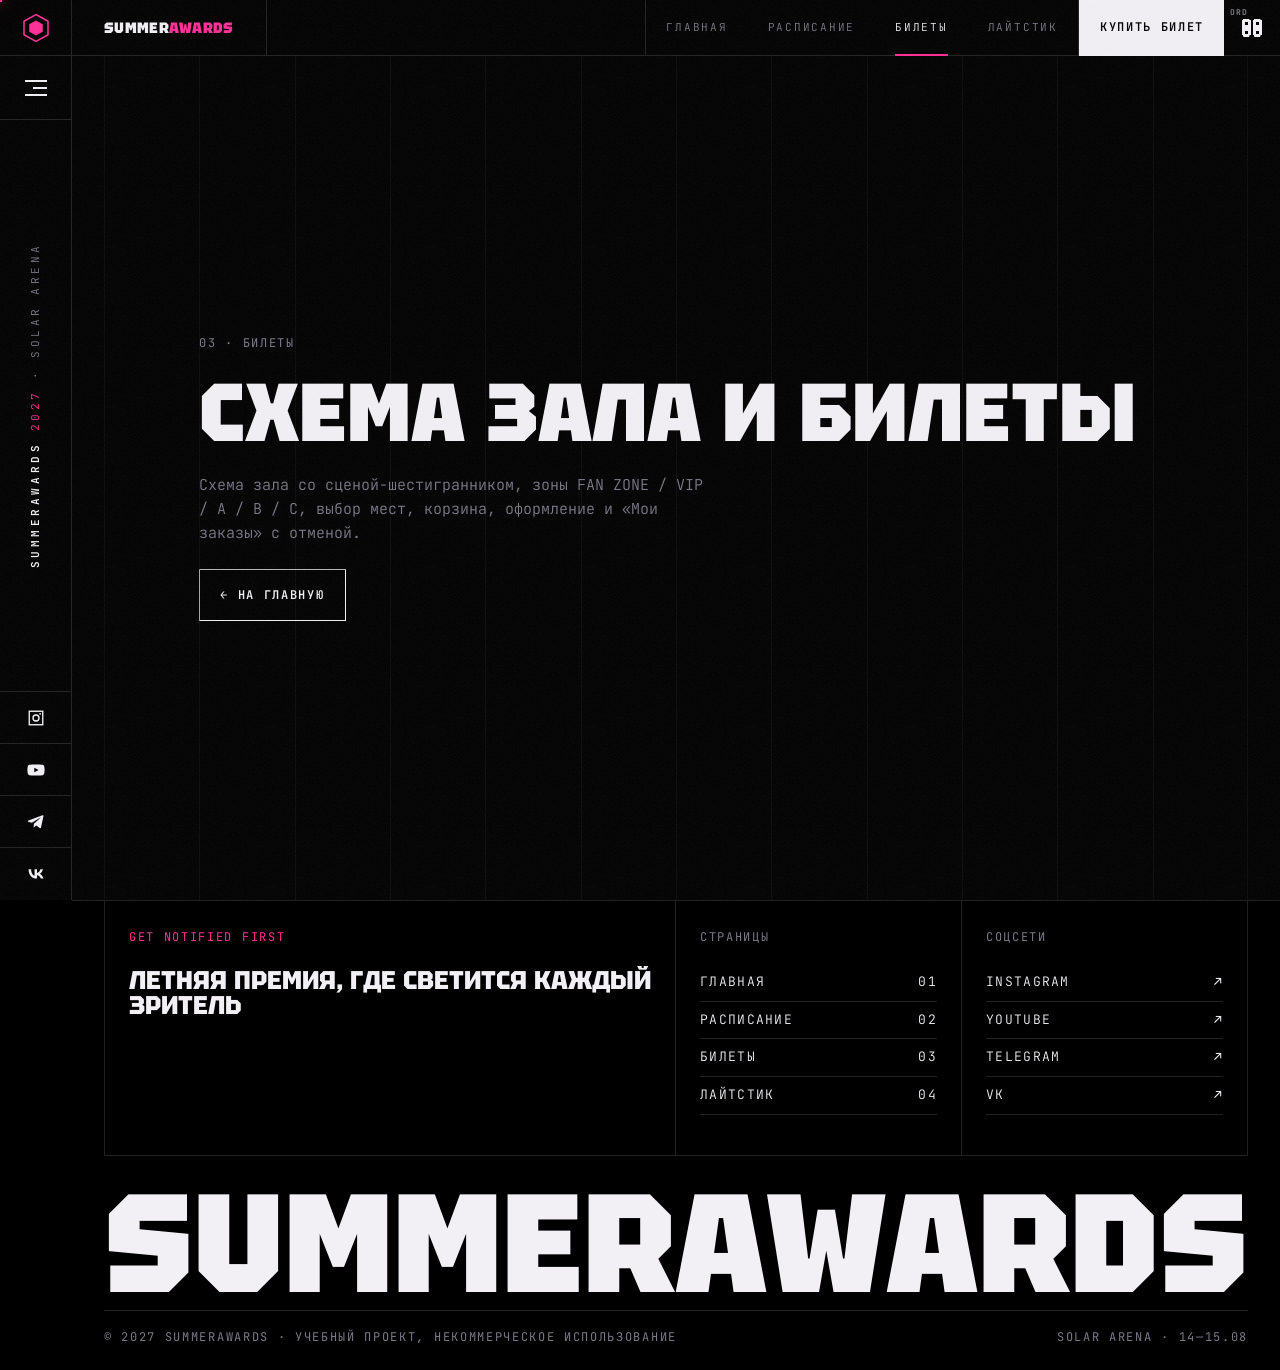
==== tickets.html @ 6e9ebfaf "Каркас сайта, общие файлы и главная страница Co-Authored-By: Claude Opus 5.5 <noreply@anthropic.com>" ====
<!DOCTYPE html>
<html lang="ru">
<head>
  <meta charset="UTF-8">
  <meta name="viewport" content="width=device-width, initial-scale=1.0">
  <title>Билеты — SUMMERAWARDS 2027</title>
  <link rel="stylesheet" href="css/common.css">
  <link rel="stylesheet" href="css/tickets.css">
</head>
<body>

  <!-- Общий каркас: заполняется из js/common.js. Не удалять! -->
  <aside id="sa-rail"></aside>
  <div id="sa-menu"></div>
  <div id="sa-topbar"></div>

  <main class="page" id="tickets">

    <!-- ЗАГОТОВКА. Ветка: feature/tickets. Замените этот блок своей страницей. -->
    <section class="stub">
      <span class="label label--accent" data-reveal>03 · Билеты</span>
      <h1 class="h2" data-scramble="1200">Схема зала и билеты</h1>
      <p class="lead" data-reveal>Схема зала со сценой-шестигранником, зоны FAN ZONE / VIP / A / B / C, выбор мест, корзина, оформление и «Мои заказы» с отменой.</p>
      <div data-reveal><a class="btn btn--outline" href="index.html">← На главную</a></div>
    </section>

    <footer id="sa-footer"></footer>
  </main>

  <script src="js/common.js"></script>
  <script src="js/tickets.js"></script>
</body>
</html>
---- css/common.css ----
/* =========================================================
   SUMMERAWARDS 2027 — общие стили (common.css)
   Подключается на ВСЕХ страницах. Меняем только по договорённости.
   Стили своей страницы пишем в css/<страница>.css

   Правила стиля:
   — фон чёрный, акцент неоново-розовый, второй акцент пурпурный;
   — строгая сетка из 12 колонок, всё делится тонкими линиями;
   — НИКАКИХ скруглений: карточки и кнопки прямоугольные;
   — подписи моноширинным капслоком.
   ========================================================= */

@import url('https://fonts.googleapis.com/css2?family=Tektur:wdth,wght@75..100,400..900&family=Handjet:wght@400..900&family=JetBrains+Mono:wght@300;400;600&display=swap');

/* ---------- 1. Токены ---------- */
:root {
  --c-bg: #000000;
  --c-panel: #08070B;
  --c-panel-2: #110E17;
  --c-line: rgba(255, 255, 255, 0.13);
  --c-line-strong: rgba(255, 255, 255, 0.3);
  --c-pink: #FF2D95;        /* главный акцент — неоновый розовый */
  --c-purple: #9D3BFF;      /* второй акцент — пурпурный */
  --c-text: #F2F0F5;
  --c-muted: #7C7887;

  --glow-pink: 0 0 8px rgba(255, 45, 149, .9), 0 0 24px rgba(255, 45, 149, .6), 0 0 60px rgba(255, 45, 149, .35);
  --grad-neon: linear-gradient(90deg, var(--c-purple), var(--c-pink));

  --f-display: 'Tektur', 'Arial Black', sans-serif;   /* заголовки */
  --f-led: 'Handjet', 'Courier New', monospace;        /* цифры, табло, бегущая строка */
  --f-mono: 'JetBrains Mono', 'Courier New', monospace;/* подписи и текст */

  --rail-w: 72px;
  --top-h: 56px;
  --gutter: 32px;
  --ease-out: cubic-bezier(.16, 1, .3, 1);
  --ease-io: cubic-bezier(.76, 0, .24, 1);
}

/* ---------- 2. Сброс ---------- */
*, *::before, *::after { box-sizing: border-box; margin: 0; padding: 0; border-radius: 0; }
html { -webkit-text-size-adjust: 100%; }
body {
  background: var(--c-bg);
  color: var(--c-text);
  font-family: var(--f-mono);
  font-size: 15px;
  font-weight: 300;
  line-height: 1.6;
  overflow-x: hidden;
  -webkit-font-smoothing: antialiased;
}
img, svg, video, canvas { display: block; max-width: 100%; }
a { color: inherit; text-decoration: none; }
button { font: inherit; color: inherit; background: none; border: 0; cursor: pointer; }
ul, ol { list-style: none; }
::selection { background: var(--c-pink); color: #000; }

/* шум + строки развёртки поверх сайта — атмосфера экрана */
body::before, body::after { content: ''; position: fixed; inset: 0; pointer-events: none; z-index: 900; }
body::before {
  background: repeating-linear-gradient(0deg, rgba(255, 255, 255, .025) 0 1px, transparent 1px 3px);
  mix-blend-mode: overlay;
}
body::after {
  opacity: .07;
  background-image: url("data:image/svg+xml,%3Csvg xmlns='http://www.w3.org/2000/svg' width='160' height='160'%3E%3Cfilter id='n'%3E%3CfeTurbulence type='fractalNoise' baseFrequency='.9' numOctaves='3' stitchTiles='stitch'/%3E%3C/filter%3E%3Crect width='100%25' height='100%25' filter='url(%23n)'/%3E%3C/svg%3E");
  animation: noise .4s steps(3) infinite;
}

/* ---------- 3. Сетка ---------- */
.page { position: relative; padding-left: var(--rail-w); padding-top: var(--top-h); min-height: 100vh; }

/* видимые линии 12 колонок на фоне */
.grid-lines {
  position: fixed; top: 0; bottom: 0; left: var(--rail-w); right: 0;
  z-index: 0; pointer-events: none;
  display: grid; grid-template-columns: repeat(12, 1fr);
  padding: 0 var(--gutter);
}
.grid-lines span { border-left: 1px solid rgba(255, 255, 255, .045); }
.grid-lines span:last-child { border-right: 1px solid rgba(255, 255, 255, .045); }

.wrap { position: relative; z-index: 1; padding: 0 var(--gutter); }
.grid { display: grid; grid-template-columns: repeat(12, 1fr); }
.section { position: relative; z-index: 1; border-top: 1px solid var(--c-line); }

/* ячейка сетки: чёткая рамка, без скруглений */
.cell { position: relative; border-right: 1px solid var(--c-line); border-bottom: 1px solid var(--c-line); padding: 24px; }
.cell:first-child { border-left: 1px solid var(--c-line); }
/* уголки-«прицелы» у ячейки */
.corners::before, .corners::after {
  content: ''; position: absolute; width: 10px; height: 10px; pointer-events: none;
  border-color: var(--c-pink); border-style: solid;
}
.corners::before { top: -1px; left: -1px; border-width: 1px 0 0 1px; }
.corners::after { bottom: -1px; right: -1px; border-width: 0 1px 1px 0; }

/* шапка секции: [01] | НАЗВАНИЕ_ | подпись */
.sec-head { display: grid; grid-template-columns: repeat(12, 1fr); border-bottom: 1px solid var(--c-line); }
.sec-head > * { padding: 14px 0; }
.sec-head__num { grid-column: span 2; color: var(--c-pink); font-family: var(--f-mono); font-size: 12px; }
.sec-head__title { grid-column: span 6; }
.sec-head__meta { grid-column: span 4; text-align: right; }

/* ---------- 4. Типографика ---------- */
.display {
  font-family: var(--f-display); font-weight: 900; font-stretch: 100%;
  text-transform: uppercase; line-height: .9; letter-spacing: -.01em;
}
.h1 { font-family: var(--f-display); font-weight: 900; text-transform: uppercase; line-height: .88; font-size: clamp(56px, 10vw, 180px); }
.h2 { font-family: var(--f-display); font-weight: 900; text-transform: uppercase; line-height: .9; font-size: clamp(40px, 6.4vw, 112px); }
.h3 { font-family: var(--f-display); font-weight: 800; text-transform: uppercase; line-height: 1; font-size: clamp(20px, 2vw, 30px); }
.led { font-family: var(--f-led); font-weight: 700; line-height: .9; font-variant-numeric: tabular-nums; }
.label {
  font-family: var(--f-mono); font-weight: 400;
  font-size: 12px; line-height: 1.4;
  letter-spacing: .14em; text-transform: uppercase;
  color: var(--c-muted);
}
.label--pink { color: var(--c-pink); }
.label--white { color: var(--c-text); }
.pink { color: var(--c-pink); }
.neon { color: var(--c-pink); text-shadow: var(--glow-pink); }
.outline { color: transparent; -webkit-text-stroke: 1px var(--c-text); }
.lead { font-size: 15px; color: var(--c-muted); max-width: 520px; }

/* ---------- 5. Кнопки, чипсы ---------- */
.btn {
  position: relative;
  display: inline-flex; align-items: center; justify-content: space-between; gap: 18px;
  height: 52px; padding: 0 20px;
  border: 1px solid var(--c-text);
  font-family: var(--f-mono); font-size: 12px; font-weight: 600;
  letter-spacing: .14em; text-transform: uppercase;
  overflow: hidden; isolation: isolate;
  transition: color .35s, border-color .35s;
}
.btn::before {
  content: ''; position: absolute; inset: 0; z-index: -1;
  background: var(--c-pink);
  transform: scaleX(0); transform-origin: right;
  transition: transform .5s var(--ease-io);
}
.btn:hover::before { transform: scaleX(1); transform-origin: left; }
.btn:hover { color: #000; border-color: var(--c-pink); }
.btn__icon { width: 12px; height: 12px; border: 1px solid currentColor; display: inline-block; position: relative; }
.btn__icon::after { content: ''; position: absolute; inset: 2px; background: currentColor; transform: scale(0); transition: transform .3s; }
.btn:hover .btn__icon::after { transform: scale(1); }
.btn--solid { background: var(--c-text); color: #000; }
.btn--pink { background: var(--c-pink); border-color: var(--c-pink); color: #000; box-shadow: 0 0 30px rgba(255, 45, 149, .45); }
.btn--pink::before { background: var(--c-text); }
.btn--pink:hover { border-color: var(--c-text); }
.btn--sm { height: 38px; padding: 0 14px; font-size: 11px; }
.btn[disabled] { opacity: .35; pointer-events: none; }

.chip {
  display: inline-flex; align-items: center; gap: 8px;
  height: 32px; padding: 0 12px;
  border: 1px solid var(--c-line-strong);
  font-family: var(--f-mono); font-size: 11px; text-transform: uppercase; letter-spacing: .12em;
  transition: background .3s, color .3s, border-color .3s;
}
.chip:hover { border-color: var(--c-pink); color: var(--c-pink); }
.chip.is-active { background: var(--c-pink); color: #000; border-color: var(--c-pink); }
.chip__dot { width: 7px; height: 7px; background: var(--dot, var(--c-pink)); box-shadow: 0 0 8px var(--dot, var(--c-pink)); }

/* ---------- 6. Боковая панель (как у Melon MMA) ---------- */
#sa-rail {
  position: fixed; left: 0; top: 0; bottom: 0;
  width: var(--rail-w); z-index: 820;
  display: flex; flex-direction: column; align-items: center; justify-content: space-between;
  background: #000;
  border-right: 1px solid var(--c-line);
}
.rail__top { display: flex; flex-direction: column; align-items: center; width: 100%; }
.rail__logo { width: 100%; height: var(--top-h); display: grid; place-items: center; border-bottom: 1px solid var(--c-line); }
.rail__logo svg { width: 30px; height: 30px; transition: transform .8s var(--ease-out); }
.rail__logo:hover svg { transform: rotate(120deg); }
.rail__burger { width: 100%; height: 64px; display: grid; place-content: center; gap: 5px; border-bottom: 1px solid var(--c-line); transition: background .3s; }
.rail__burger:hover { background: var(--c-pink); }
.rail__burger:hover span { background: #000; }
.rail__burger span { display: block; width: 22px; height: 2px; background: var(--c-text); transition: transform .4s var(--ease-out), opacity .3s, width .3s; }
.rail__burger span:nth-child(2) { width: 14px; justify-self: end; }
.menu-open .rail__burger span:nth-child(1) { transform: translateY(7px) rotate(45deg); }
.menu-open .rail__burger span:nth-child(2) { opacity: 0; }
.menu-open .rail__burger span:nth-child(3) { transform: translateY(-7px) rotate(-45deg); }
.rail__title { writing-mode: vertical-rl; transform: rotate(180deg); font-family: var(--f-mono); font-size: 11px; letter-spacing: .32em; color: var(--c-muted); white-space: nowrap; }
.rail__title b { color: var(--c-text); font-weight: 600; }
.rail__title i { font-style: normal; color: var(--c-pink); }
.rail__social { display: flex; flex-direction: column; width: 100%; border-top: 1px solid var(--c-line); }
.rail__social a { height: 52px; display: grid; place-items: center; border-bottom: 1px solid var(--c-line); transition: background .3s; }
.rail__social a:last-child { border-bottom: 0; }
.rail__social a:hover { background: var(--c-pink); }
.rail__social a:hover svg { fill: #000; stroke: #000; }
.rail__social svg { width: 18px; height: 18px; fill: var(--c-text); }

/* ---------- 7. Верхняя панель (как у Open State) ---------- */
#sa-topbar {
  position: fixed; top: 0; left: var(--rail-w); right: 0; height: var(--top-h);
  z-index: 810;
  display: flex; align-items: stretch;
  background: rgba(0, 0, 0, .78); backdrop-filter: blur(10px);
  border-bottom: 1px solid var(--c-line);
}
.topbar__brand { display: flex; align-items: center; padding: 0 var(--gutter); border-right: 1px solid var(--c-line); font-family: var(--f-display); font-weight: 900; font-size: 15px; letter-spacing: .02em; }
.topbar__brand span { color: var(--c-pink); }
.topbar__nav { display: flex; align-items: stretch; margin-left: auto; border-left: 1px solid var(--c-line); }
.topbar__nav a {
  position: relative; display: flex; align-items: center; padding: 0 20px;
  font-size: 11px; letter-spacing: .16em; text-transform: uppercase; color: var(--c-muted);
  transition: color .3s;
}
.topbar__nav a::after { content: ''; position: absolute; left: 20px; right: 20px; bottom: -1px; height: 2px; background: var(--c-pink); transform: scaleX(0); transition: transform .4s var(--ease-out); }
.topbar__nav a:hover, .topbar__nav a.is-current { color: var(--c-text); }
.topbar__nav a:hover::after, .topbar__nav a.is-current::after { transform: scaleX(1); }
.topbar__actions { display: flex; align-items: center; gap: 0; border-left: 1px solid var(--c-line); }
.topbar__actions .btn { height: var(--top-h); border: 0; border-left: 1px solid var(--c-line); }
.topbar__orders {
  position: relative; width: var(--top-h); height: var(--top-h);
  display: grid; place-items: center;
  font-family: var(--f-led); font-size: 26px; font-weight: 700;
  transition: background .3s, color .3s;
}
.topbar__orders:hover { background: var(--c-pink); color: #000; }
.topbar__orders small { position: absolute; top: 6px; left: 6px; font-family: var(--f-mono); font-size: 8px; letter-spacing: .1em; color: var(--c-muted); }
.topbar__count.is-visible { color: var(--c-pink); text-shadow: var(--glow-pink); }

/* ---------- 8. Полноэкранное меню ---------- */
#sa-menu {
  position: fixed; top: 0; bottom: 0; left: var(--rail-w); right: 0;
  z-index: 815;
  display: grid; grid-template-columns: repeat(12, 1fr);
  background: #000;
  clip-path: inset(0 0 100% 0);
  transition: clip-path .9s var(--ease-io);
}
.menu-open #sa-menu { clip-path: inset(0 0 0 0); }
.menu__nav { grid-column: span 8; display: flex; flex-direction: column; justify-content: center; border-right: 1px solid var(--c-line); }
.menu__link {
  position: relative; overflow: hidden;
  display: grid; grid-template-columns: 120px 1fr auto; align-items: center;
  padding: 2vh var(--gutter);
  border-bottom: 1px solid var(--c-line);
  font-family: var(--f-display); font-weight: 900; text-transform: uppercase;
  font-size: clamp(36px, 6vw, 88px); line-height: 1;
  isolation: isolate;
}
.menu__link:first-child { border-top: 1px solid var(--c-line); }
.menu__link::before { content: ''; position: absolute; inset: 0; z-index: -1; background: var(--c-pink); transform: scaleY(0); transform-origin: bottom; transition: transform .45s var(--ease-io); }
.menu__link:hover::before { transform: scaleY(1); }
.menu__link:hover { color: #000; }
.menu__link small { font-family: var(--f-mono); font-size: 12px; font-weight: 400; color: var(--c-pink); }
.menu__link:hover small { color: #000; }
.menu__link > span { display: block; transform: translateY(110%); transition: transform .9s var(--ease-out); }
.menu-open .menu__link > span { transform: none; }
.menu-open .menu__link:nth-child(2) > span { transition-delay: .06s; }
.menu-open .menu__link:nth-child(3) > span { transition-delay: .12s; }
.menu-open .menu__link:nth-child(4) > span { transition-delay: .18s; }
.menu__link.is-current em { font-style: normal; font-family: var(--f-mono); font-size: 11px; letter-spacing: .14em; color: var(--c-pink); }
.menu__cta { display: none; }
.menu__side { grid-column: span 4; display: flex; flex-direction: column; justify-content: space-between; padding: calc(var(--top-h) + 30px) var(--gutter) 30px; }
.menu__side .led { font-size: 120px; color: var(--c-pink); text-shadow: var(--glow-pink); }

/* ---------- 9. Бегущая строка ---------- */
.marquee { position: relative; z-index: 1; overflow: hidden; border-top: 1px solid var(--c-line); border-bottom: 1px solid var(--c-line); background: #000; }
.marquee__track { display: flex; width: max-content; animation: marquee 30s linear infinite; }
.marquee__track span {
  font-family: var(--f-led); font-weight: 800; text-transform: uppercase;
  font-size: clamp(40px, 5.4vw, 84px); line-height: 1.1;
  white-space: nowrap; padding: 6px 28px;
  border-right: 1px solid var(--c-line);
}
.marquee__track span:nth-child(4n+2) { color: var(--c-pink); text-shadow: var(--glow-pink); }
.marquee--reverse .marquee__track { animation-direction: reverse; }

/* ---------- 10. Подвал ---------- */
#sa-footer { position: relative; z-index: 1; border-top: 1px solid var(--c-line); background: #000; }
.footer__grid { display: grid; grid-template-columns: repeat(12, 1fr); }
.footer__grid > div { padding: 28px 24px 40px; border-right: 1px solid var(--c-line); border-bottom: 1px solid var(--c-line); }
.footer__grid > div:first-child { grid-column: span 6; border-left: 1px solid var(--c-line); }
.footer__grid > div:not(:first-child) { grid-column: span 3; }
.footer__grid h4 { margin-bottom: 18px; }
.footer__grid a { display: flex; justify-content: space-between; padding: 8px 0; border-bottom: 1px solid var(--c-line); font-size: 13px; text-transform: uppercase; letter-spacing: .1em; transition: color .3s, padding .3s; }
.footer__grid a:hover { color: var(--c-pink); padding-left: 8px; }
.footer__wrap { padding: 30px 0 10px; overflow: hidden; border-bottom: 1px solid var(--c-line); }
.footer__word { display: inline-block; font-family: var(--f-display); font-weight: 900; text-transform: uppercase; font-size: 11vw; line-height: .82; white-space: nowrap; }
.footer__word span { display: inline-block; transition: color .2s, text-shadow .2s; }
.footer__word span:hover { color: var(--c-pink); text-shadow: var(--glow-pink); }
.footer__bottom { display: flex; justify-content: space-between; gap: 20px; padding: 18px 0 24px; flex-wrap: wrap; }

/* ---------- 11. Курсор ---------- */
#sa-cursor, #sa-cursor-dot { position: fixed; left: 0; top: 0; z-index: 990; pointer-events: none; }
#sa-cursor {
  width: 38px; height: 38px; margin: -19px 0 0 -19px;
  border: 1px solid var(--c-pink);
  transition: width .3s var(--ease-out), height .3s var(--ease-out), margin .3s var(--ease-out), background .3s;
  will-change: transform;
  display: grid; place-items: center;
}
#sa-cursor span { font-family: var(--f-mono); font-size: 10px; letter-spacing: .1em; color: #000; opacity: 0; transition: opacity .2s; white-space: nowrap; }
#sa-cursor.is-hover { width: 64px; height: 64px; margin: -32px 0 0 -32px; background: rgba(255, 45, 149, .12); }
#sa-cursor.has-label { width: 110px; height: 36px; margin: -18px 0 0 -55px; background: var(--c-pink); }
#sa-cursor.has-label span { opacity: 1; }
#sa-cursor-dot { will-change: transform; width: 4px; height: 4px; margin: -2px 0 0 -2px; background: var(--c-pink); box-shadow: var(--glow-pink); }
@media (pointer: fine) { body.has-cursor, body.has-cursor a, body.has-cursor button { cursor: none; } }

/* ---------- 12. Появление при прокрутке ---------- */
[data-reveal] { opacity: 0; transform: translateY(40px); transition: opacity .9s var(--ease-out), transform 1.1s var(--ease-out); transition-delay: var(--d, 0s); }
[data-reveal='left'] { transform: translateX(-50px); }
[data-reveal='clip'] { opacity: 1; transform: none; clip-path: inset(0 0 100% 0); transition: clip-path 1.1s var(--ease-io); transition-delay: var(--d, 0s); }
[data-reveal].is-in { opacity: 1; transform: none; clip-path: inset(0 0 0 0); }
/* линия, которая прорисовывается */
.line-x { height: 1px; background: var(--c-line-strong); transform: scaleX(0); transform-origin: left; transition: transform 1.4s var(--ease-io); }
.is-in .line-x, .line-x.is-in { transform: scaleX(1); }

/* ---------- 13. Уведомление ---------- */
#sa-toast {
  position: fixed; right: 24px; bottom: 24px; z-index: 950;
  padding: 16px 22px; background: var(--c-pink); color: #000;
  font: 600 12px var(--f-mono); text-transform: uppercase; letter-spacing: .12em;
  transform: translateX(calc(100% + 40px)); visibility: hidden;
  transition: transform .5s var(--ease-io), visibility .5s;
}
#sa-toast.is-shown { transform: none; visibility: visible; }

/* ---------- 15. Заглушка страницы (для участников) ---------- */
.stub { position: relative; z-index: 1; min-height: calc(100vh - var(--top-h)); display: grid; grid-template-columns: repeat(12, 1fr); align-content: center; padding: 60px var(--gutter); gap: 24px 0; }
.stub > * { grid-column: 2 / span 10; }

/* ---------- 16. Анимации ---------- */
@keyframes blink { 50% { opacity: 0; } }
@keyframes marquee { to { transform: translateX(-50%); } }
@keyframes spin { to { transform: rotate(360deg); } }
@keyframes noise { 33% { transform: translate(-2%, 1%); } 66% { transform: translate(1%, -2%); } }
@keyframes eq { to { height: 100%; } }
@keyframes flicker { 0%, 19%, 21%, 23%, 25%, 54%, 56%, 100% { opacity: 1; } 20%, 24%, 55% { opacity: .3; } }

/* ---------- 17. Адаптив ---------- */
@media (max-width: 1100px) {
  .topbar__nav { display: none; }
}
@media (max-width: 900px) {
  :root { --rail-w: 0px; --top-h: 56px; --gutter: 16px; }
  body { font-size: 14px; }
  #sa-rail { width: 56px; height: var(--top-h); bottom: auto; right: auto; flex-direction: row; border-right: 1px solid var(--c-line); border-bottom: 1px solid var(--c-line); z-index: 830; }
  .rail__top { flex-direction: row; }
  .rail__logo { display: none; }
  .rail__burger { width: 56px; height: var(--top-h); border: 0; }
  .rail__burger:hover { background: none; }
  .rail__burger:hover span { background: var(--c-text); }
  .rail__title, .rail__social { display: none; }
  #sa-topbar { left: 56px; }
  .topbar__brand { padding: 0 14px; font-size: 13px; border-right: 0; }
  .topbar__actions { margin-left: auto; }
  .topbar__actions .btn { display: none; }
  #sa-menu { left: 0; top: var(--top-h); grid-template-columns: 1fr; grid-template-rows: 1fr auto; overflow-y: auto; }
  .menu__nav { grid-column: auto; border: 0; justify-content: flex-start; padding-top: 24px; }
  .menu__link { grid-template-columns: 44px 1fr; padding: 18px var(--gutter); font-size: clamp(30px, 10vw, 44px); }
  .menu__link em { display: none; }
  .menu__cta {
    display: flex; justify-content: space-between; align-items: center;
    margin: 24px var(--gutter) 32px; padding: 0 20px; height: 60px;
    background: var(--c-pink); color: #000;
    font-family: var(--f-display); font-weight: 900; font-size: 18px; text-transform: uppercase;
  }
  .menu__side { display: none; }
  .grid-lines { grid-template-columns: repeat(4, 1fr); }
  .grid-lines span:nth-child(n+5) { display: none; }
  .sec-head__num { grid-column: span 3; }
  .sec-head__title { grid-column: span 9; }
  .sec-head__meta { display: none; }
  .h2 { font-size: clamp(36px, 11vw, 64px); }
  .btn { height: 48px; }
  .marquee__track span { font-size: 36px; padding: 4px 18px; }
  .footer__grid > div:first-child, .footer__grid > div:not(:first-child) { grid-column: span 12; border-left: 1px solid var(--c-line); padding: 24px 16px 28px; }
  .footer__wrap { padding-top: 20px; }
  .footer__bottom { flex-direction: column; gap: 6px; }
  #sa-toast { left: 16px; right: 16px; bottom: 16px; text-align: center; }
  #sa-cursor, #sa-cursor-dot { display: none; }
  /* тяжёлый шум на телефонах не нужен */
  body::after { animation: none; }
}

@media (prefers-reduced-motion: reduce) {
  *, *::before, *::after { animation-duration: .01ms !important; animation-iteration-count: 1 !important; transition-duration: .01ms !important; }
  [data-reveal] { opacity: 1; transform: none; clip-path: none; }
}
---- css/tickets.css ----
/* =========================================================
   Страница «Билеты» (tickets.html) — стили ТОЛЬКО этой страницы.
   Общие цвета и шрифты берите из переменных common.css: var(--c-pink), var(--f-display) и т.д.
   ========================================================= */
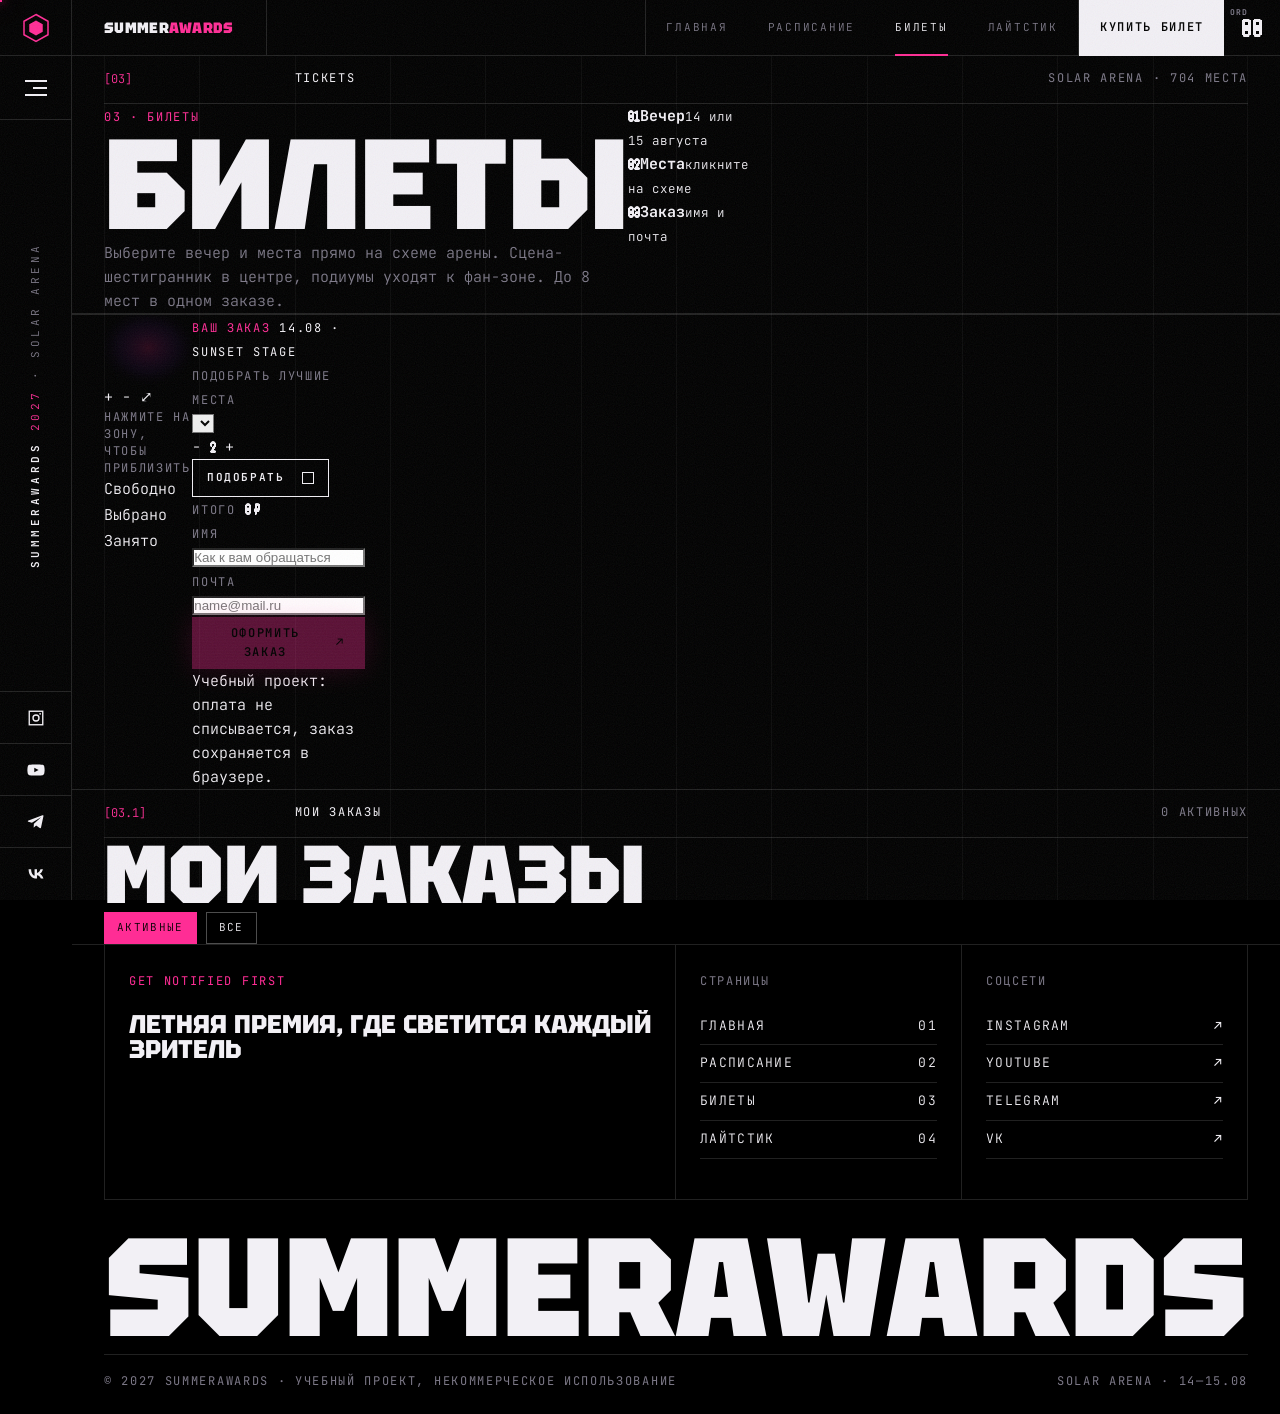
==== commit 254532f9: "Create tickets.html" ====
--- a/tickets.html
+++ b/tickets.html
@@ -4,6 +4,7 @@
   <meta charset="UTF-8">
   <meta name="viewport" content="width=device-width, initial-scale=1.0">
   <title>Билеты — SUMMERAWARDS 2027</title>
+  <meta name="description" content="Билеты на SUMMERAWARDS 2027: схема Solar Arena, выбор мест и мои заказы.">
   <link rel="stylesheet" href="css/common.css">
   <link rel="stylesheet" href="css/tickets.css">
 </head>
@@ -16,12 +17,153 @@
 
   <main class="page" id="tickets">
 
-    <!-- ЗАГОТОВКА. Ветка: feature/tickets. Замените этот блок своей страницей. -->
-    <section class="stub">
-      <span class="label label--accent" data-reveal>03 · Билеты</span>
-      <h1 class="h2" data-scramble="1200">Схема зала и билеты</h1>
-      <p class="lead" data-reveal>Схема зала со сценой-шестигранником, зоны FAN ZONE / VIP / A / B / C, выбор мест, корзина, оформление и «Мои заказы» с отменой.</p>
-      <div data-reveal><a class="btn btn--outline" href="index.html">← На главную</a></div>
+    <!-- ===== 1. ЗАГОЛОВОК ===== -->
+    <section class="tk-hero">
+      <div class="wrap">
+        <div class="sec-head">
+          <span class="sec-head__num">[03]</span>
+          <span class="sec-head__title label label--white" data-scramble>Tickets</span>
+          <span class="sec-head__meta label">Solar Arena · 704 места</span>
+        </div>
+        <div class="grid tk-hero__grid">
+          <div class="tk-hero__main">
+            <span class="label label--pink" data-reveal>03 · Билеты</span>
+            <h1 class="h1 tk-hero__title" data-scramble="1200">Билеты</h1>
+            <p class="lead" data-reveal style="--d:.1s">Выберите вечер и места прямо на схеме арены. Сцена-шестигранник в центре, подиумы уходят к фан-зоне. До 8 мест в одном заказе.</p>
+          </div>
+          <ul class="tk-hero__steps" data-reveal style="--d:.15s">
+            <li><span class="led">01</span><b>Вечер</b><small>14 или 15 августа</small></li>
+            <li><span class="led">02</span><b>Места</b><small>кликните на схеме</small></li>
+            <li><span class="led">03</span><b>Заказ</b><small>имя и почта</small></li>
+          </ul>
+        </div>
+      </div>
+    </section>
+
+    <!-- ===== 2. ВЫБОР ВЕЧЕРА ===== -->
+    <section class="section tk-days">
+      <div class="wrap">
+        <div class="tk-tabs" role="tablist" aria-label="Вечер" id="tk-days"></div>
+      </div>
+    </section>
+
+    <!-- ===== 3. СХЕМА ЗАЛА + КОРЗИНА ===== -->
+    <section class="section tk-main">
+      <div class="wrap grid tk-main__grid">
+
+        <div class="tk-map-col">
+          <div class="tk-toolbar">
+            <div class="tk-zones" id="tk-zones" role="group" aria-label="Зоны зала"></div>
+          </div>
+
+          <div class="tk-map" id="tk-map">
+            <svg id="arena" viewBox="0 0 1000 800" role="img" aria-label="Схема Solar Arena">
+              <defs>
+                <filter id="glow" x="-50%" y="-50%" width="200%" height="200%">
+                  <feGaussianBlur stdDeviation="3.2" result="b"/>
+                  <feMerge><feMergeNode in="b"/><feMergeNode in="b"/><feMergeNode in="SourceGraphic"/></feMerge>
+                </filter>
+                <filter id="glow-soft" x="-50%" y="-50%" width="200%" height="200%">
+                  <feGaussianBlur stdDeviation="8"/>
+                </filter>
+                <linearGradient id="beam" x1="0" y1="0" x2="0" y2="1">
+                  <stop offset="0" stop-color="#9D3BFF" stop-opacity=".45"/>
+                  <stop offset="1" stop-color="#9D3BFF" stop-opacity="0"/>
+                </linearGradient>
+                <radialGradient id="floor" cx=".5" cy=".46" r=".6">
+                  <stop offset="0" stop-color="#FF2D95" stop-opacity=".16"/>
+                  <stop offset=".6" stop-color="#9D3BFF" stop-opacity=".05"/>
+                  <stop offset="1" stop-color="#000" stop-opacity="0"/>
+                </radialGradient>
+              </defs>
+              <rect width="1000" height="800" fill="url(#floor)"/>
+              <g id="stage" aria-hidden="true"></g>
+              <g id="seats"></g>
+            </svg>
+
+            <div class="tk-zoom" aria-label="Масштаб">
+              <button id="zoom-in" aria-label="Приблизить" data-cursor="+">+</button>
+              <button id="zoom-out" aria-label="Отдалить" data-cursor="−">−</button>
+              <button id="zoom-reset" aria-label="Весь зал" data-cursor="ВЕСЬ ЗАЛ">⤢</button>
+            </div>
+            <div class="tk-hint label" id="tk-hint">Нажмите на зону, чтобы приблизить</div>
+            <div class="tk-tip" id="tk-tip" role="status"></div>
+          </div>
+
+          <div class="tk-legend">
+            <span><i class="st st--free"></i>Свободно</span>
+            <span><i class="st st--sel"></i>Выбрано</span>
+            <span><i class="st st--taken"></i>Занято</span>
+            <span class="tk-legend__note label" id="tk-free"></span>
+          </div>
+        </div>
+
+        <!-- Корзина -->
+        <aside class="tk-cart" id="tk-cart" aria-label="Ваш заказ">
+          <div class="tk-cart__inner">
+            <div class="tk-cart__head">
+              <span class="label label--pink">Ваш заказ</span>
+              <span class="label label--white" id="cart-day">14.08 · Sunset Stage</span>
+            </div>
+
+            <div class="tk-auto">
+              <span class="label">Подобрать лучшие места</span>
+              <div class="tk-auto__row">
+                <select id="auto-zone" aria-label="Зона"></select>
+                <div class="tk-qty" role="group" aria-label="Количество">
+                  <button data-q="-1" aria-label="Меньше">−</button>
+                  <span class="led" id="auto-qty">2</span>
+                  <button data-q="1" aria-label="Больше">+</button>
+                </div>
+              </div>
+              <button class="btn btn--sm" id="auto-pick" data-cursor="ПОДОБРАТЬ">Подобрать <span class="btn__icon"></span></button>
+            </div>
+
+            <ul class="tk-cart__list" id="cart-list"></ul>
+
+            <div class="tk-cart__total">
+              <span class="label">Итого</span>
+              <b class="led" id="cart-total">0 ₽</b>
+            </div>
+
+            <form class="tk-form" id="tk-form" novalidate>
+              <label class="tk-field">
+                <span class="label">Имя</span>
+                <input type="text" name="name" id="f-name" autocomplete="name" placeholder="Как к вам обращаться" required>
+              </label>
+              <label class="tk-field">
+                <span class="label">Почта</span>
+                <input type="email" name="email" id="f-email" autocomplete="email" placeholder="name@mail.ru" required>
+              </label>
+              <p class="tk-form__err label" id="f-err" aria-live="polite"></p>
+              <button class="btn btn--pink tk-form__submit" type="submit" id="f-submit" data-cursor-off disabled>Оформить заказ <span>↗</span></button>
+              <p class="tk-form__note">Учебный проект: оплата не списывается, заказ сохраняется в браузере.</p>
+            </form>
+
+            <div class="tk-done" id="tk-done" hidden></div>
+          </div>
+        </aside>
+
+      </div>
+    </section>
+
+    <!-- ===== 4. МОИ ЗАКАЗЫ ===== -->
+    <section class="section tk-orders" id="orders">
+      <div class="wrap">
+        <div class="sec-head">
+          <span class="sec-head__num">[03.1]</span>
+          <span class="sec-head__title label label--white" data-scramble>Мои заказы</span>
+          <span class="sec-head__meta label" id="orders-meta">0 активных</span>
+        </div>
+        <div class="tk-orders__top">
+          <h2 class="h2" data-scramble="1000">Мои заказы</h2>
+          <div class="tk-chips tk-orders__filter" role="group" aria-label="Показать заказы">
+            <button class="chip is-active" data-of="active" aria-pressed="true">Активные</button>
+            <button class="chip" data-of="all" aria-pressed="false">Все</button>
+          </div>
+        </div>
+        <div class="tk-orders__list" id="orders-list"></div>
+      </div>
     </section>
 
     <footer id="sa-footer"></footer>
